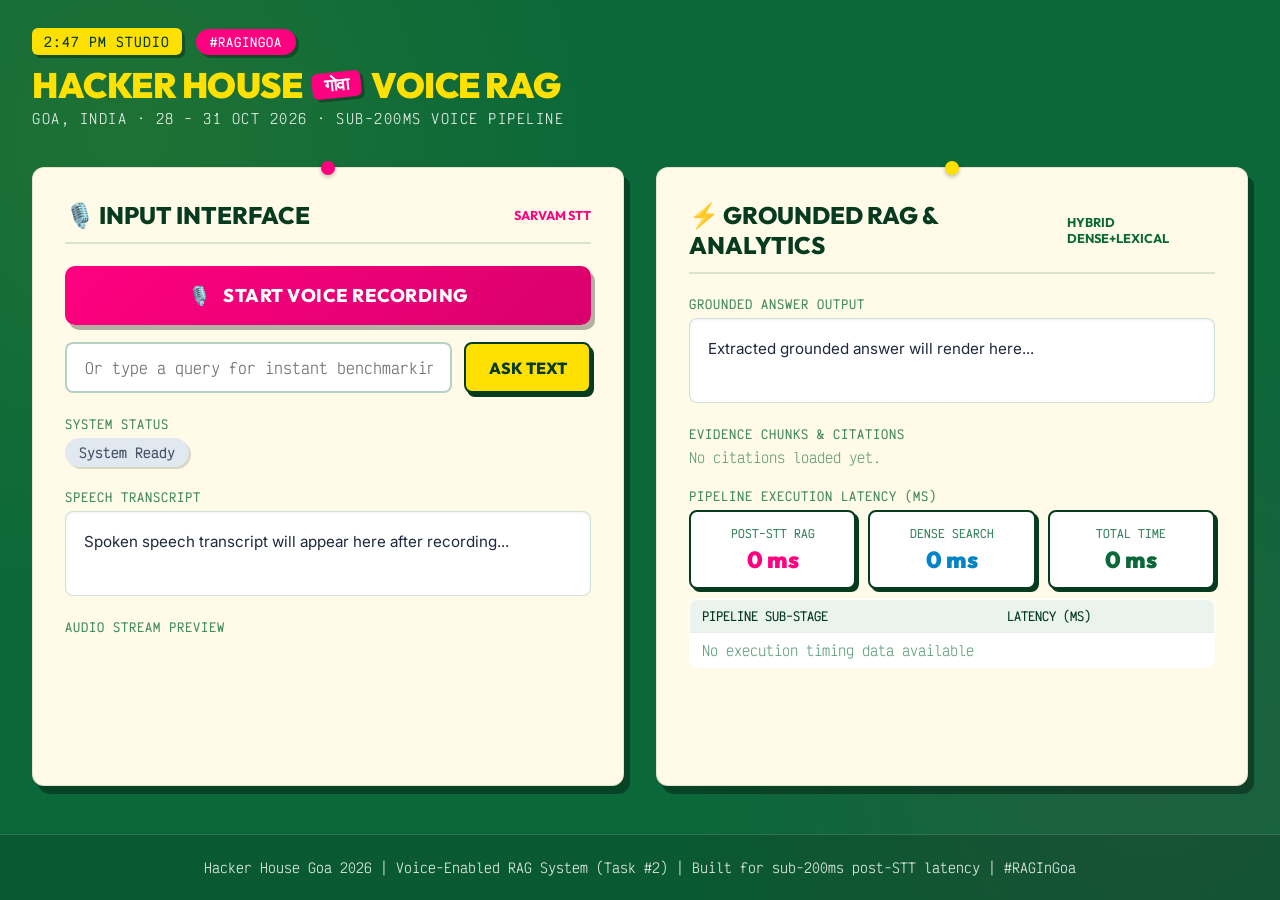
==== web/index.html @ f204bbc6 "feat(frontend): redesign UI with HH Goa neo-brutalist theme" ====
<!DOCTYPE html>
<html lang="en">
<head>
  <meta charset="UTF-8">
  <meta name="viewport" content="width=device-width, initial-scale=1.0">
  <title>Voice RAG | Hacker House Goa 2026</title>
  <link rel="preconnect" href="https://fonts.googleapis.com">
  <link rel="preconnect" href="https://fonts.gstatic.com" crossorigin>
  <link href="https://fonts.googleapis.com/css2?family=Imbue:opsz,wght@10..100,700;800;900&family=Inter:wght@400;500;600;700&family=Outfit:wght@400;600;700;800;900&family=Victor+Mono:wght@400;600;700&display=swap" rel="stylesheet">
  <style>
    :root {
      --bg-green: #0b6839;
      --brand-accent: #fee101; /* Electric Yellow */
      --brand-pink: #ff0080;   /* Hot Magenta Pink */
      --brand-offwhite: #fffbe8; /* Card Cream */
      --brand-dark: #073b20;
      --card-shadow: 6px 8px 0px rgba(0, 0, 0, 0.35);
      --card-shadow-sm: 4px 5px 0px rgba(0, 0, 0, 0.3);
      --font-heading: 'Outfit', 'Imbue', sans-serif;
      --font-mono: 'Victor Mono', monospace;
      --font-body: 'Inter', sans-serif;
    }

    * { box-sizing: border-box; margin: 0; padding: 0; }

    body {
      font-family: var(--font-body);
      background-color: var(--bg-green);
      background-image: 
        radial-gradient(circle at 10% 15%, rgba(254, 225, 1, 0.08) 0%, transparent 35%),
        radial-gradient(circle at 90% 85%, rgba(255, 0, 128, 0.08) 0%, transparent 35%);
      color: #ffffff;
      min-height: 100vh;
      display: flex;
      flex-direction: column;
    }

    /* Header */
    header {
      padding: 1.75rem 2rem 1rem;
      max-width: 1280px;
      margin: 0 auto;
      width: 100%;
      display: flex;
      align-items: center;
      justify-content: space-between;
    }

    .brand-logo-group {
      display: flex;
      align-items: center;
      gap: 14px;
    }

    .studio-badge {
      background: var(--brand-accent);
      color: var(--brand-dark);
      padding: 5px 12px;
      border-radius: 6px;
      font-family: var(--font-mono);
      font-weight: 700;
      font-size: 0.8rem;
      text-transform: uppercase;
      letter-spacing: 1px;
      box-shadow: 3px 3px 0px rgba(0,0,0,0.3);
    }

    .tag-pill {
      background: var(--brand-pink);
      color: #ffffff;
      padding: 5px 14px;
      border-radius: 20px;
      font-family: var(--font-mono);
      font-weight: 700;
      font-size: 0.75rem;
      text-transform: uppercase;
      letter-spacing: 1px;
      box-shadow: 3px 3px 0px rgba(0,0,0,0.3);
    }

    .hero-title-container {
      margin-top: 0.5rem;
    }

    .hero-title {
      font-family: var(--font-heading);
      font-size: 2.2rem;
      font-weight: 900;
      letter-spacing: -0.5px;
      color: var(--brand-accent);
      text-transform: uppercase;
      display: flex;
      align-items: center;
      gap: 10px;
    }

    .goa-stamp {
      background: var(--brand-pink);
      color: #ffffff;
      padding: 2px 12px;
      border-radius: 6px;
      font-family: var(--font-body);
      font-size: 1.1rem;
      font-weight: 800;
      transform: rotate(-6deg);
      display: inline-block;
      box-shadow: 3px 3px 0px rgba(0,0,0,0.3);
    }

    .hero-subtitle {
      font-family: var(--font-mono);
      color: rgba(255, 255, 255, 0.85);
      font-size: 0.85rem;
      letter-spacing: 1.5px;
      text-transform: uppercase;
      margin-top: 2px;
    }

    /* Main Grid */
    main {
      max-width: 1280px;
      margin: 1.5rem auto 3rem;
      width: 100%;
      padding: 0 2rem;
      display: grid;
      grid-template-columns: 1fr 1fr;
      gap: 2rem;
      flex-grow: 1;
    }

    @media (max-width: 950px) {
      main { grid-template-columns: 1fr; }
    }

    /* Neo-Brutalist Cards */
    .hh-card {
      background: var(--brand-offwhite);
      color: var(--brand-dark);
      border-radius: 12px;
      padding: 2rem;
      display: flex;
      flex-direction: column;
      gap: 1.4rem;
      box-shadow: var(--card-shadow);
      position: relative;
      border: 1px solid rgba(0,0,0,0.1);
    }

    .pin-dot {
      width: 14px;
      height: 14px;
      border-radius: 50%;
      position: absolute;
      top: -7px;
      left: 50%;
      transform: translateX(-50%);
      box-shadow: 0px 2px 4px rgba(0,0,0,0.25);
    }

    .pin-pink { background: var(--brand-pink); }
    .pin-yellow { background: var(--brand-accent); }

    .card-header-title {
      font-family: var(--font-heading);
      font-size: 1.5rem;
      font-weight: 800;
      color: var(--brand-dark);
      display: flex;
      align-items: center;
      justify-content: space-between;
      padding-bottom: 0.75rem;
      border-bottom: 2px solid rgba(11, 104, 57, 0.15);
      text-transform: uppercase;
    }

    /* Controls */
    .controls-group {
      display: flex;
      flex-direction: column;
      gap: 1.1rem;
    }

    .btn-voice {
      background: linear-gradient(135deg, var(--brand-pink), #d9006c);
      color: #ffffff;
      border: none;
      padding: 1.1rem 1.6rem;
      border-radius: 10px;
      font-family: var(--font-heading);
      font-size: 1.15rem;
      font-weight: 800;
      letter-spacing: 0.5px;
      cursor: pointer;
      display: flex;
      align-items: center;
      justify-content: center;
      gap: 12px;
      transition: all 0.15s ease;
      box-shadow: var(--card-shadow-sm);
      text-transform: uppercase;
    }

    .btn-voice:hover:not(:disabled) {
      transform: translateY(-2px);
      box-shadow: 5px 7px 0px rgba(0, 0, 0, 0.35);
    }

    .btn-voice.recording {
      background: linear-gradient(135deg, #f59e0b, #d97706);
      animation: pulse 1.5s infinite;
    }

    @keyframes pulse {
      0% { box-shadow: 0 0 0 0 rgba(245, 158, 11, 0.5); }
      70% { box-shadow: 0 0 0 16px rgba(245, 158, 11, 0); }
      100% { box-shadow: 0 0 0 0 rgba(245, 158, 11, 0); }
    }

    .text-input-row {
      display: flex;
      gap: 12px;
    }

    input[type="text"] {
      flex-grow: 1;
      background: #ffffff;
      border: 2px solid rgba(11, 104, 57, 0.3);
      border-radius: 8px;
      padding: 0.85rem 1.1rem;
      color: var(--brand-dark);
      font-family: var(--font-mono);
      font-size: 0.92rem;
      outline: none;
      transition: border-color 0.2s;
    }

    input[type="text"]:focus {
      border-color: var(--brand-pink);
    }

    .btn-ask {
      background: var(--brand-accent);
      color: var(--brand-dark);
      border: 2px solid var(--brand-dark);
      padding: 0.85rem 1.4rem;
      border-radius: 8px;
      font-family: var(--font-heading);
      font-size: 1rem;
      font-weight: 800;
      cursor: pointer;
      box-shadow: 3px 4px 0px var(--brand-dark);
      transition: all 0.15s;
      text-transform: uppercase;
    }

    .btn-ask:hover:not(:disabled) {
      transform: translateY(-1px);
      box-shadow: 4px 5px 0px var(--brand-dark);
    }

    .btn-ask:disabled, .btn-voice:disabled {
      opacity: 0.5;
      cursor: not-allowed;
    }

    /* Badges & Content */
    .section-label {
      font-family: var(--font-mono);
      font-size: 0.75rem;
      font-weight: 700;
      text-transform: uppercase;
      letter-spacing: 1px;
      color: rgba(11, 104, 57, 0.75);
      margin-bottom: 6px;
    }

    .status-capsule {
      display: inline-flex;
      align-items: center;
      gap: 8px;
      padding: 6px 14px;
      border-radius: 20px;
      font-family: var(--font-mono);
      font-size: 0.82rem;
      font-weight: 700;
      width: fit-content;
      box-shadow: 2px 2px 0px rgba(0,0,0,0.15);
    }

    .status-ready { background: #e2e8f0; color: #475569; }
    .status-recording { background: #ffe4e6; color: var(--brand-pink); border: 1px solid var(--brand-pink); }
    .status-processing { background: #fef9c3; color: #854d0e; border: 1px solid #ca8a04; }
    .status-success { background: #dcfce7; color: #15803d; border: 1px solid #16a34a; }
    .status-abstained { background: #ffedd5; color: #c2410c; border: 1px solid #ea580c; }

    .content-card-box {
      background: #ffffff;
      border: 1px solid rgba(11, 104, 57, 0.2);
      border-radius: 8px;
      padding: 1.1rem;
      min-height: 85px;
      font-size: 0.95rem;
      line-height: 1.55;
      color: #1e293b;
      box-shadow: inset 0 1px 3px rgba(0,0,0,0.05);
    }

    .citations-container {
      display: flex;
      flex-direction: column;
      gap: 10px;
      max-height: 230px;
      overflow-y: auto;
    }

    .citation-tile {
      background: #ffffff;
      border: 1px solid rgba(11, 104, 57, 0.2);
      border-left: 4px solid var(--brand-pink);
      border-radius: 6px;
      padding: 0.85rem;
      font-size: 0.86rem;
      line-height: 1.45;
    }

    .citation-meta {
      display: flex;
      justify-content: space-between;
      font-family: var(--font-mono);
      font-size: 0.75rem;
      color: var(--brand-dark);
      font-weight: 700;
      margin-bottom: 6px;
      padding-bottom: 4px;
      border-bottom: 1px dashed rgba(11, 104, 57, 0.2);
    }

    /* Latency Cards */
    .metrics-row {
      display: grid;
      grid-template-columns: repeat(3, 1fr);
      gap: 12px;
    }

    .metric-pill-card {
      background: #ffffff;
      border: 2px solid var(--brand-dark);
      border-radius: 8px;
      padding: 0.85rem 0.6rem;
      text-align: center;
      box-shadow: 3px 3px 0px var(--brand-dark);
    }

    .metric-title {
      font-family: var(--font-mono);
      font-size: 0.7rem;
      text-transform: uppercase;
      font-weight: 700;
      color: rgba(11, 104, 57, 0.8);
    }

    .metric-number {
      font-family: var(--font-heading);
      font-size: 1.45rem;
      font-weight: 900;
      color: var(--brand-pink);
      margin-top: 4px;
    }

    .metric-number.accent {
      color: #0284c7;
    }

    .timing-table {
      width: 100%;
      border-collapse: collapse;
      font-size: 0.85rem;
      font-family: var(--font-mono);
      margin-top: 0.6rem;
      background: #ffffff;
      border-radius: 8px;
      overflow: hidden;
      border: 1px solid rgba(11, 104, 57, 0.2);
    }

    .timing-table th, .timing-table td {
      padding: 8px 12px;
      text-align: left;
      border-bottom: 1px solid rgba(11, 104, 57, 0.1);
    }

    .timing-table th {
      background: rgba(11, 104, 57, 0.08);
      color: var(--brand-dark);
      font-weight: 700;
      text-transform: uppercase;
      font-size: 0.75rem;
    }

    footer {
      text-align: center;
      padding: 1.5rem;
      color: rgba(255, 255, 255, 0.85);
      font-family: var(--font-mono);
      font-size: 0.82rem;
      border-top: 1px solid rgba(255, 255, 255, 0.15);
      background: rgba(0, 0, 0, 0.15);
    }
  </style>
</head>
<body>

  <header>
    <div>
      <div class="brand-logo-group">
        <div class="studio-badge">2:47 PM STUDIO</div>
        <div class="tag-pill">#RAGInGoa</div>
      </div>
      <div class="hero-title-container">
        <div class="hero-title">
          Hacker House <span class="goa-stamp">गोवा</span> Voice RAG
        </div>
        <div class="hero-subtitle">
          GOA, INDIA · 28 - 31 OCT 2026 · SUB-200MS VOICE PIPELINE
        </div>
      </div>
    </div>
  </header>

  <main>
    <!-- Left Card: Voice & Text Input -->
    <div class="hh-card">
      <div class="pin-dot pin-pink"></div>

      <div class="card-header-title">
        <span>🎙️ Input Interface</span>
        <span style="font-size: 0.8rem; font-weight: 700; color: var(--brand-pink);">SARVAM STT</span>
      </div>

      <div class="controls-group">
        <button id="recordBtn" class="btn-voice">
          <span id="recordIcon">🎙️</span>
          <span id="recordText">Start Voice Recording</span>
        </button>

        <div class="text-input-row">
          <input type="text" id="textInput" placeholder="Or type a query for instant benchmarking..." />
          <button id="submitTextBtn" class="btn-ask">Ask Text</button>
        </div>
      </div>

      <div>
        <div class="section-label">System Status</div>
        <div id="statusBadge" class="status-capsule status-ready">System Ready</div>
      </div>

      <div>
        <div class="section-label">Speech Transcript</div>
        <div id="transcriptBox" class="content-card-box">Spoken speech transcript will appear here after recording...</div>
      </div>

      <div>
        <div class="section-label">Audio Stream Preview</div>
        <audio id="audioPreview" controls style="width: 100%; margin-top: 4px; display: none;"></audio>
      </div>
    </div>

    <!-- Right Card: Grounded Answer & Latency Analytics -->
    <div class="hh-card">
      <div class="pin-dot pin-yellow"></div>

      <div class="card-header-title">
        <span>⚡ Grounded RAG & Analytics</span>
        <span style="font-size: 0.8rem; font-weight: 700; color: var(--bg-green);">HYBRID DENSE+LEXICAL</span>
      </div>

      <div>
        <div class="section-label">Grounded Answer Output</div>
        <div id="answerBox" class="content-card-box">Extracted grounded answer will render here...</div>
      </div>

      <div>
        <div class="section-label">Evidence Chunks & Citations</div>
        <div id="citationsBox" class="citations-container">
          <div style="color: rgba(11, 104, 57, 0.6); font-size: 0.85rem; font-family: var(--font-mono);">No citations loaded yet.</div>
        </div>
      </div>

      <div>
        <div class="section-label">Pipeline Execution Latency (ms)</div>
        <div class="metrics-row">
          <div class="metric-pill-card">
            <div class="metric-title">POST-STT RAG</div>
            <div id="metricPostStt" class="metric-number">0 ms</div>
          </div>
          <div class="metric-pill-card">
            <div class="metric-title">DENSE SEARCH</div>
            <div id="metricDense" class="metric-number accent">0 ms</div>
          </div>
          <div class="metric-pill-card">
            <div class="metric-title">TOTAL TIME</div>
            <div id="metricTotal" class="metric-number" style="color: var(--bg-green);">0 ms</div>
          </div>
        </div>

        <table class="timing-table">
          <thead>
            <tr>
              <th>Pipeline Sub-Stage</th>
              <th>Latency (ms)</th>
            </tr>
          </thead>
          <tbody id="timingTableBody">
            <tr><td colspan="2" style="color: rgba(11, 104, 57, 0.6);">No execution timing data available</td></tr>
          </tbody>
        </table>
      </div>
    </div>
  </main>

  <footer>
    Hacker House Goa 2026 | Voice-Enabled RAG System (Task #2) | Built for sub-200ms post-STT latency | #RAGInGoa
  </footer>

  <script>
    let mediaRecorder;
    let audioChunks = [];
    let isRecording = false;

    const recordBtn = document.getElementById("recordBtn");
    const recordIcon = document.getElementById("recordIcon");
    const recordText = document.getElementById("recordText");
    const textInput = document.getElementById("textInput");
    const submitTextBtn = document.getElementById("submitTextBtn");
    const statusBadge = document.getElementById("statusBadge");
    const transcriptBox = document.getElementById("transcriptBox");
    const answerBox = document.getElementById("answerBox");
    const citationsBox = document.getElementById("citationsBox");
    const audioPreview = document.getElementById("audioPreview");

    const metricPostStt = document.getElementById("metricPostStt");
    const metricDense = document.getElementById("metricDense");
    const metricTotal = document.getElementById("metricTotal");
    const timingTableBody = document.getElementById("timingTableBody");

    function setStatus(text, cls) {
      statusBadge.textContent = text;
      statusBadge.className = "status-capsule " + cls;
    }

    recordBtn.onclick = async () => {
      if (!isRecording) {
        audioChunks = [];
        try {
          const stream = await navigator.mediaDevices.getUserMedia({ audio: true });
          mediaRecorder = new MediaRecorder(stream);
          mediaRecorder.ondataavailable = e => audioChunks.push(e.data);
          
          mediaRecorder.onstop = async () => {
            const blob = new Blob(audioChunks, { type: "audio/webm" });
            audioPreview.src = URL.createObjectURL(blob);
            audioPreview.style.display = "block";
            await submitAudio(blob);
          };

          mediaRecorder.start();
          isRecording = true;
          recordBtn.classList.add("recording");
          recordIcon.textContent = "⏹️";
          recordText.textContent = "Stop & Process Question";
          setStatus("Recording Audio...", "status-recording");
        } catch (err) {
          alert("Microphone access denied or error: " + err);
        }
      } else {
        mediaRecorder.stop();
        isRecording = false;
        recordBtn.classList.remove("recording");
        recordIcon.textContent = "🎙️";
        recordText.textContent = "Start Voice Recording";
        setStatus("Processing STT & RAG...", "status-processing");
      }
    };

    submitTextBtn.onclick = async () => {
      const q = textInput.value.trim();
      if (!q) return;
      setStatus("Processing RAG Query...", "status-processing");
      try {
        const res = await fetch("/api/ask-text", {
          method: "POST",
          headers: { "Content-Type": "application/json" },
          body: JSON.stringify({ query: q })
        });
        const data = await res.json();
        renderResponse(data);
      } catch (err) {
        setStatus("Error processing query", "status-recording");
      }
    };

    async function submitAudio(blob) {
      const formData = new FormData();
      formData.append("file", blob, "question.webm");

      try {
        const res = await fetch("/api/ask-audio", {
          method: "POST",
          body: formData
        });
        const data = await res.json();
        renderResponse(data);
      } catch (err) {
        setStatus("Error uploading audio", "status-recording");
      }
    }

    function renderResponse(data) {
      transcriptBox.textContent = data.transcript || "[Empty Transcript]";
      answerBox.textContent = data.answer || "[No answer]";

      if (data.abstained) {
        setStatus("Abstained: " + (data.abstain_reason || "Insufficient Context"), "status-abstained");
      } else {
        setStatus("Answer Grounded Successfully", "status-success");
      }

      // Render Citations
      if (data.citations && data.citations.length > 0) {
        citationsBox.innerHTML = data.citations.map(c => `
          <div class="citation-tile">
            <div class="citation-meta">
              <span>Chunk ID: ${c.chunk_id.substring(0, 8)}... | Strategy: ${c.strategy || 'standard'}</span>
              <span>Score: ${c.score.toFixed(4)}</span>
            </div>
            <div>"${c.quote}"</div>
          </div>
        `).join("");
      } else {
        citationsBox.innerHTML = '<div style="color: rgba(11, 104, 57, 0.6); font-size: 0.85rem; font-family: var(--font-mono);">No citations available.</div>';
      }

      // Render Metrics
      const t = data.timings_ms || {};
      metricPostStt.textContent = (t.post_stt_total_ms || t.total_ms || 0) + " ms";
      metricDense.textContent = (t.retrieval_ms || 0) + " ms";
      metricTotal.textContent = (t.total_ms || 0) + " ms";

      // Timing Table
      timingTableBody.innerHTML = Object.entries(t).map(([stage, ms]) => `
        <tr>
          <td>${stage}</td>
          <td><strong>${ms} ms</strong></td>
        </tr>
      `).join("");
    }
  </script>
</body>
</html>
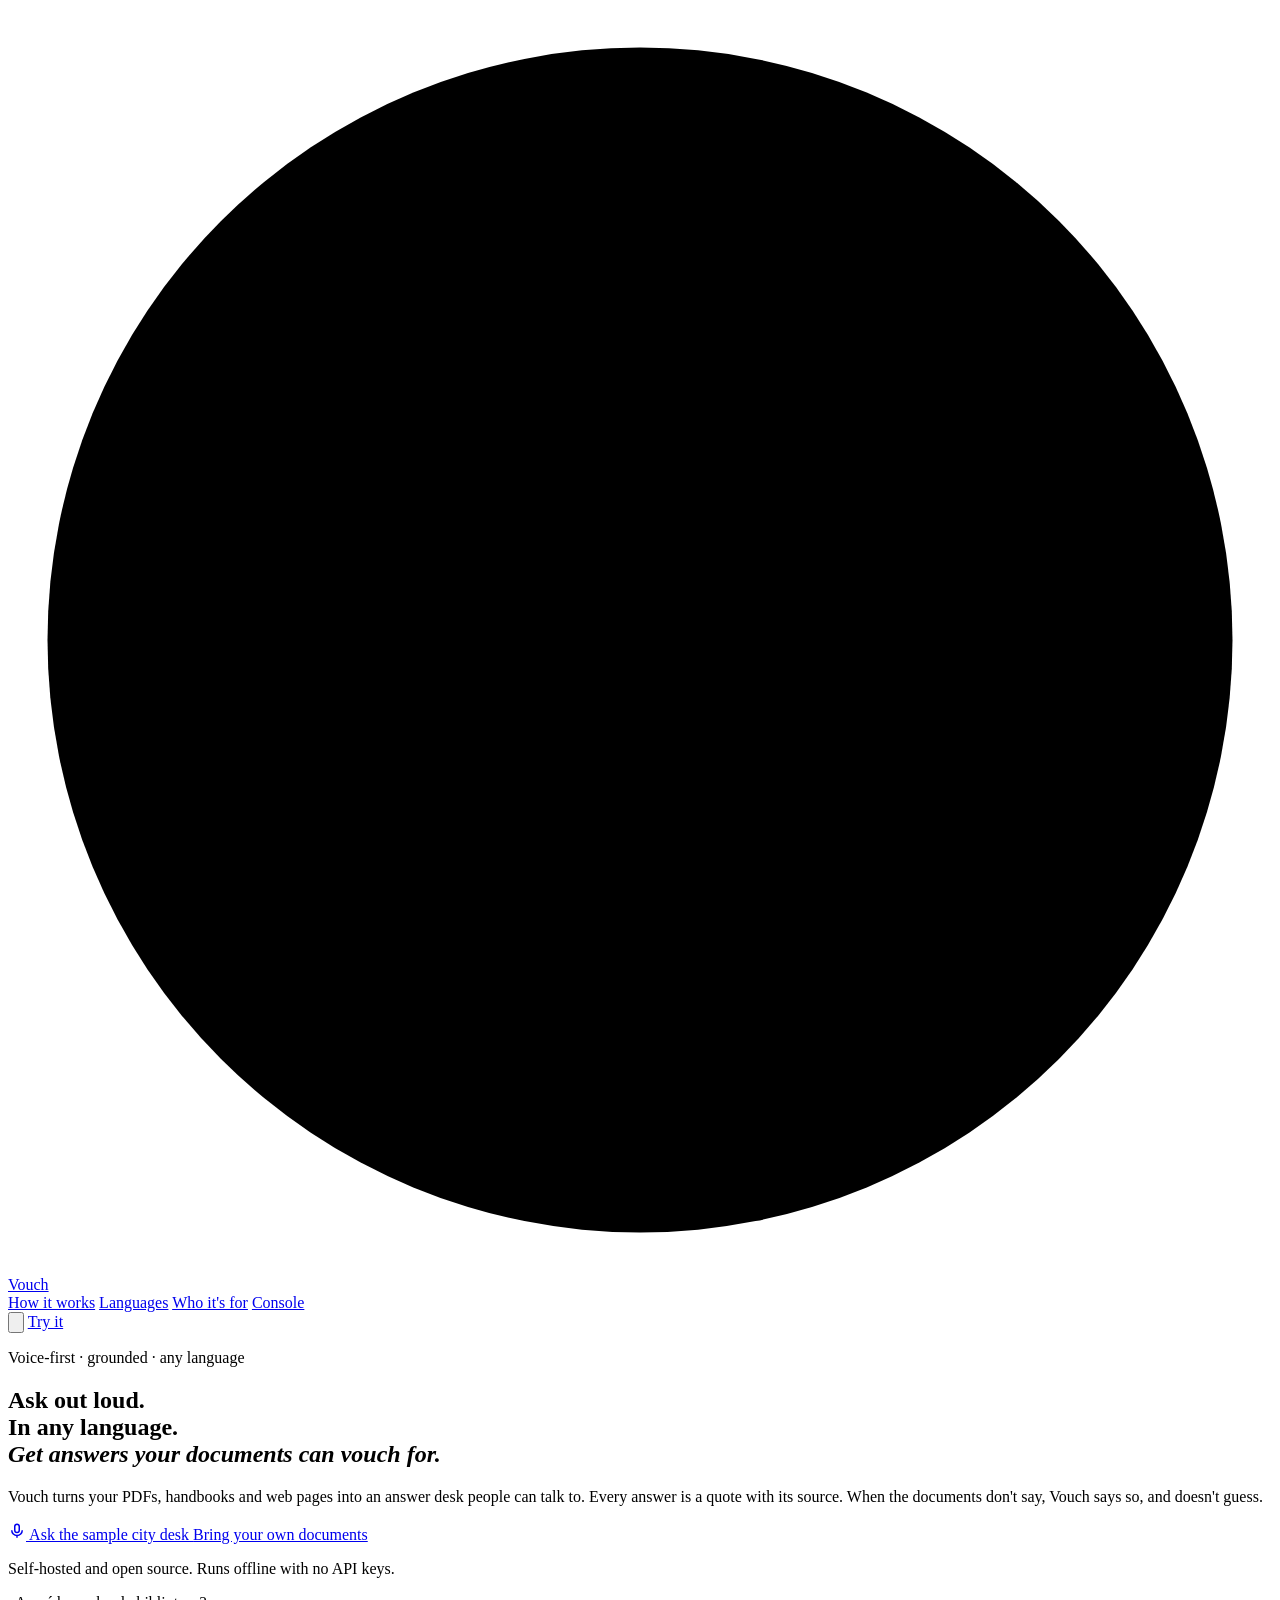
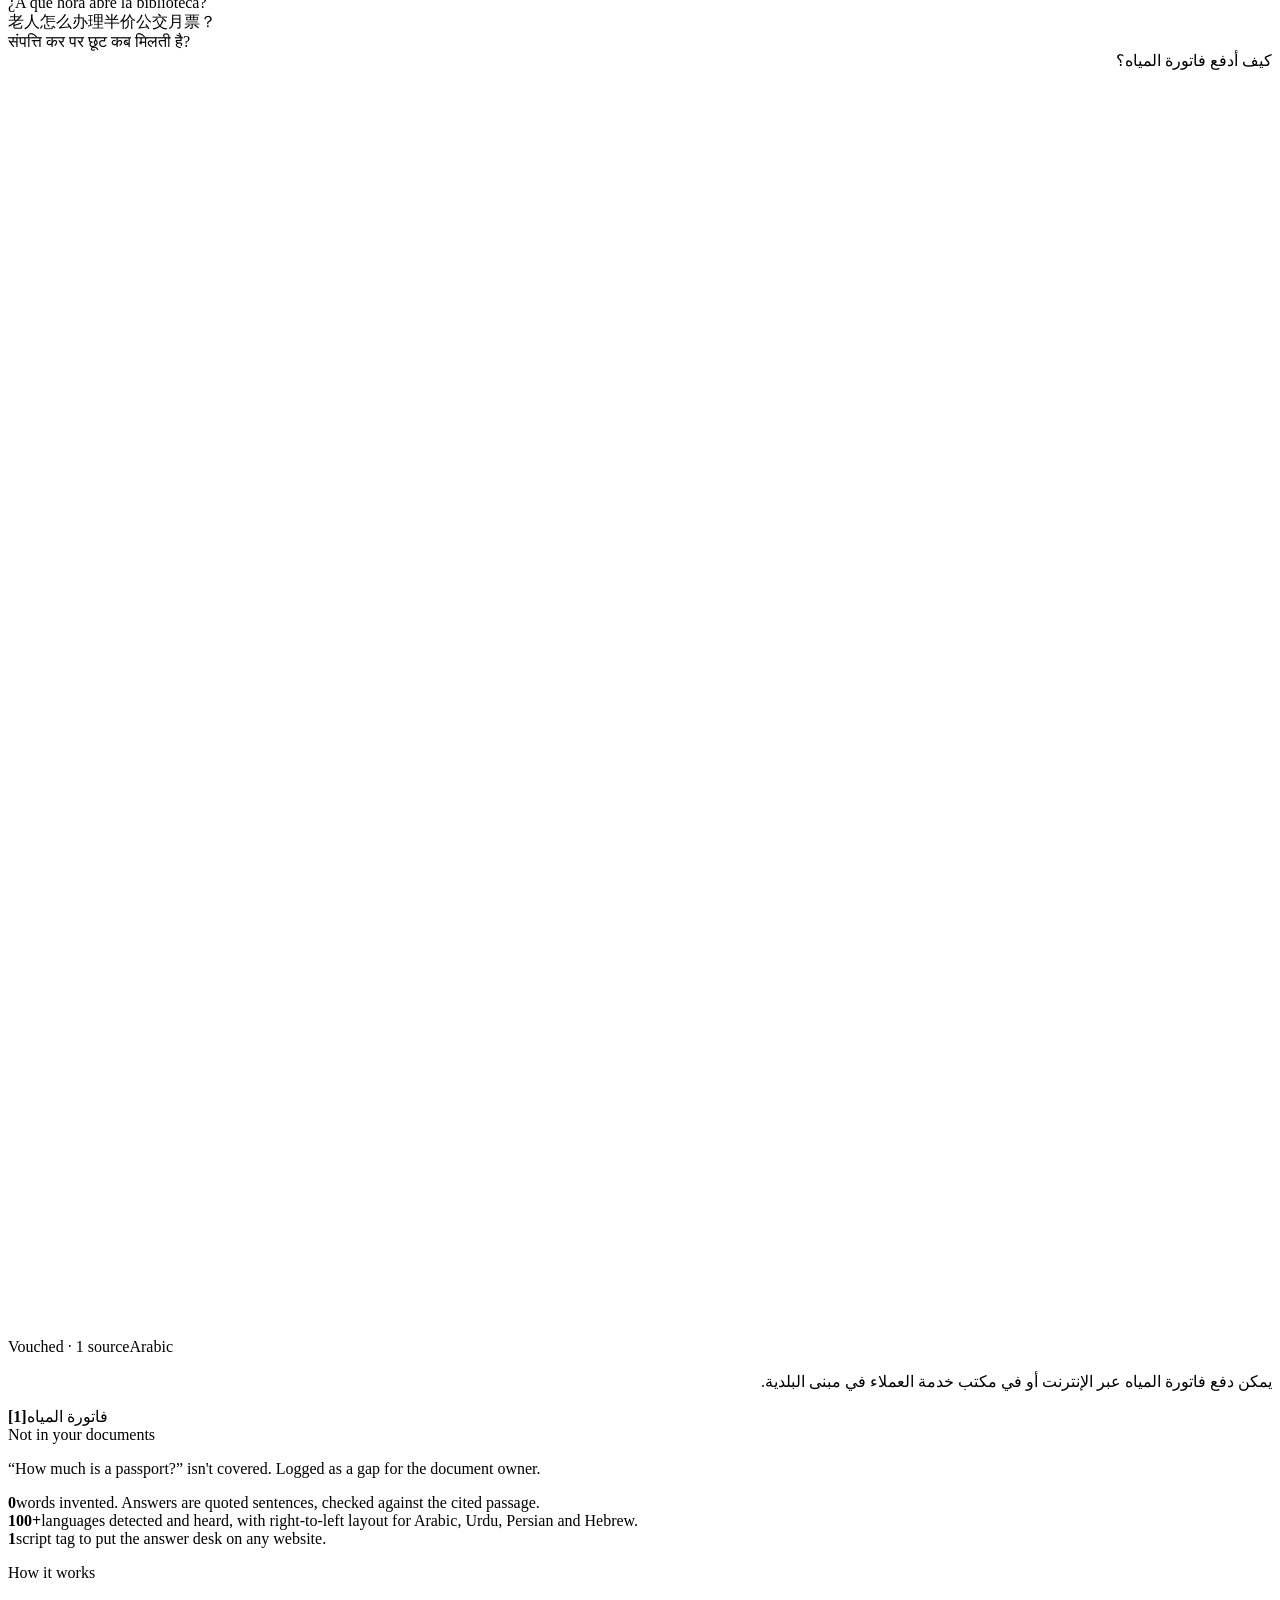
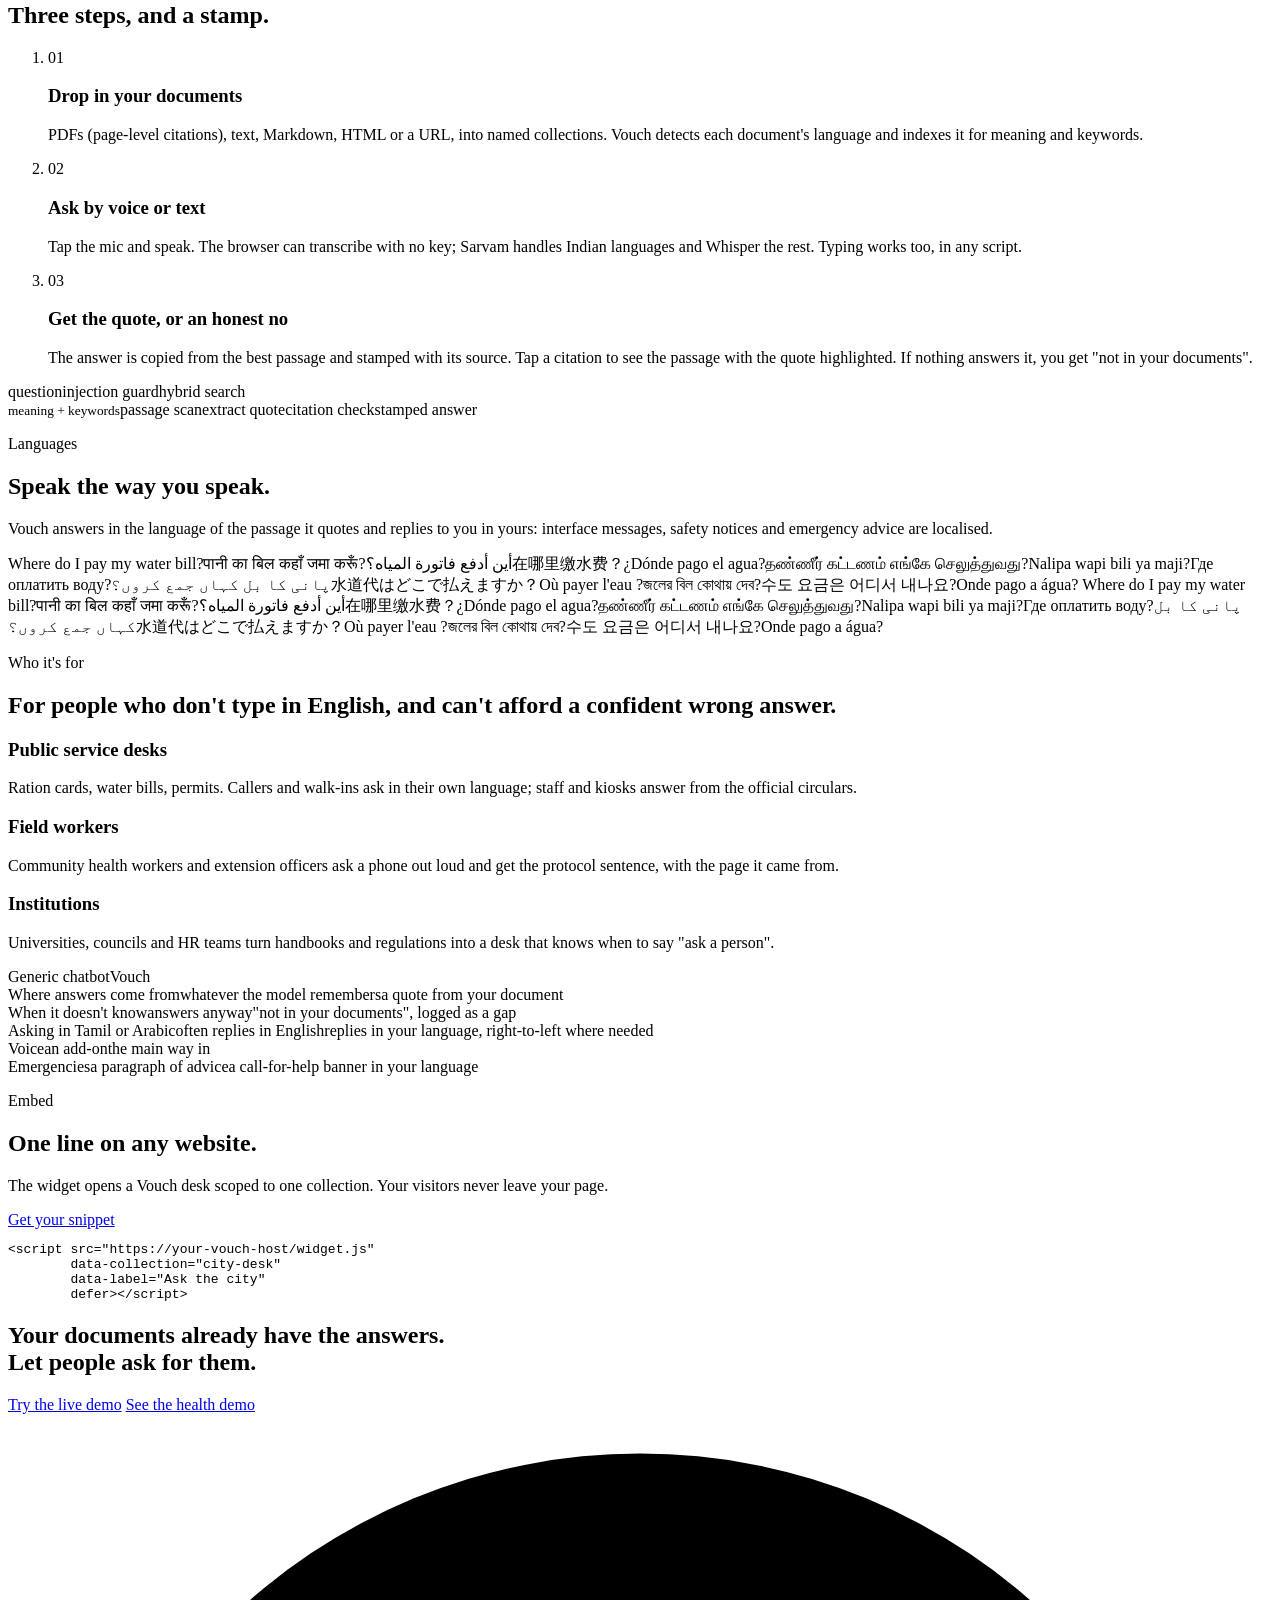
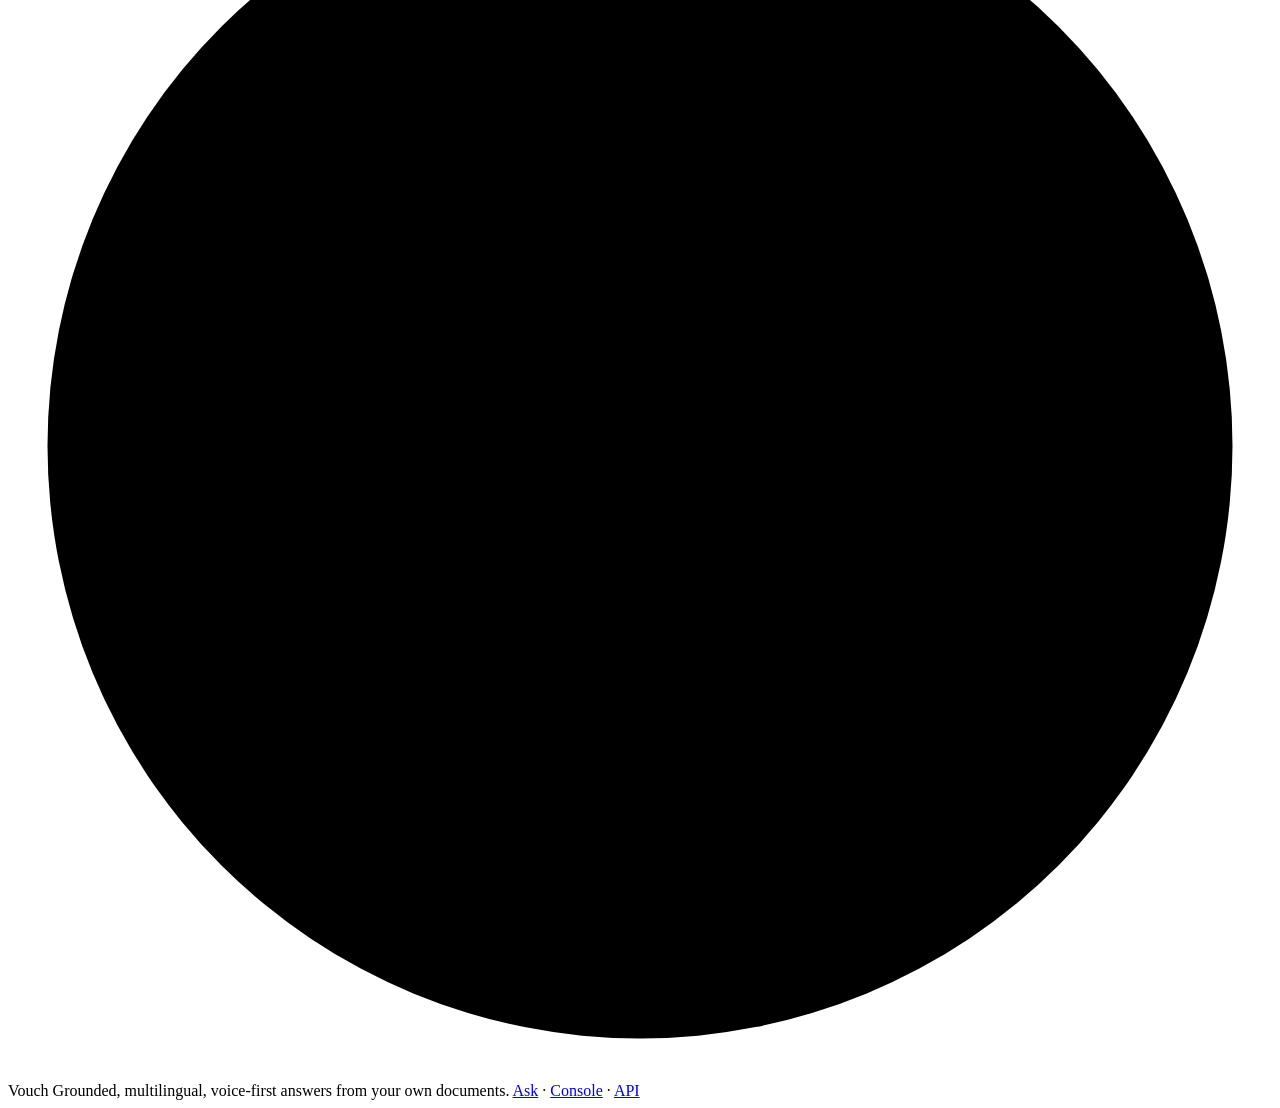
==== commit c89ffd1d: "Vouch: multilingual voice-first answer desk over your own documents Repositions voice-rag as Vouch: " ====
--- a/web/index.html
+++ b/web/index.html
@@ -2,658 +2,202 @@
 <html lang="en">
 <head>
   <meta charset="UTF-8">
-  <meta name="viewport" content="width=device-width, initial-scale=1.0">
-  <title>Voice RAG | Hacker House Goa 2026</title>
+  <meta name="viewport" content="width=device-width, initial-scale=1">
+  <title>Vouch · Answers your documents can vouch for</title>
+  <meta name="description" content="Vouch is a voice-first answer desk over your own documents. Ask out loud in any language; get a cited quote, or an honest 'not in your documents'.">
   <link rel="preconnect" href="https://fonts.googleapis.com">
   <link rel="preconnect" href="https://fonts.gstatic.com" crossorigin>
-  <link href="https://fonts.googleapis.com/css2?family=Imbue:opsz,wght@10..100,700;800;900&family=Inter:wght@400;500;600;700&family=Outfit:wght@400;600;700;800;900&family=Victor+Mono:wght@400;600;700&display=swap" rel="stylesheet">
-  <style>
-    :root {
-      --bg-green: #0b6839;
-      --brand-accent: #fee101; /* Electric Yellow */
-      --brand-pink: #ff0080;   /* Hot Magenta Pink */
-      --brand-offwhite: #fffbe8; /* Card Cream */
-      --brand-dark: #073b20;
-      --card-shadow: 6px 8px 0px rgba(0, 0, 0, 0.35);
-      --card-shadow-sm: 4px 5px 0px rgba(0, 0, 0, 0.3);
-      --font-heading: 'Outfit', 'Imbue', sans-serif;
-      --font-mono: 'Victor Mono', monospace;
-      --font-body: 'Inter', sans-serif;
-    }
-
-    * { box-sizing: border-box; margin: 0; padding: 0; }
-
-    body {
-      font-family: var(--font-body);
-      background-color: var(--bg-green);
-      background-image: 
-        radial-gradient(circle at 10% 15%, rgba(254, 225, 1, 0.08) 0%, transparent 35%),
-        radial-gradient(circle at 90% 85%, rgba(255, 0, 128, 0.08) 0%, transparent 35%);
-      color: #ffffff;
-      min-height: 100vh;
-      display: flex;
-      flex-direction: column;
-    }
-
-    /* Header */
-    header {
-      padding: 1.75rem 2rem 1rem;
-      max-width: 1280px;
-      margin: 0 auto;
-      width: 100%;
-      display: flex;
-      align-items: center;
-      justify-content: space-between;
-    }
-
-    .brand-logo-group {
-      display: flex;
-      align-items: center;
-      gap: 14px;
-    }
-
-    .studio-badge {
-      background: var(--brand-accent);
-      color: var(--brand-dark);
-      padding: 5px 12px;
-      border-radius: 6px;
-      font-family: var(--font-mono);
-      font-weight: 700;
-      font-size: 0.8rem;
-      text-transform: uppercase;
-      letter-spacing: 1px;
-      box-shadow: 3px 3px 0px rgba(0,0,0,0.3);
-    }
-
-    .tag-pill {
-      background: var(--brand-pink);
-      color: #ffffff;
-      padding: 5px 14px;
-      border-radius: 20px;
-      font-family: var(--font-mono);
-      font-weight: 700;
-      font-size: 0.75rem;
-      text-transform: uppercase;
-      letter-spacing: 1px;
-      box-shadow: 3px 3px 0px rgba(0,0,0,0.3);
-    }
-
-    .hero-title-container {
-      margin-top: 0.5rem;
-    }
-
-    .hero-title {
-      font-family: var(--font-heading);
-      font-size: 2.2rem;
-      font-weight: 900;
-      letter-spacing: -0.5px;
-      color: var(--brand-accent);
-      text-transform: uppercase;
-      display: flex;
-      align-items: center;
-      gap: 10px;
-    }
-
-    .goa-stamp {
-      background: var(--brand-pink);
-      color: #ffffff;
-      padding: 2px 12px;
-      border-radius: 6px;
-      font-family: var(--font-body);
-      font-size: 1.1rem;
-      font-weight: 800;
-      transform: rotate(-6deg);
-      display: inline-block;
-      box-shadow: 3px 3px 0px rgba(0,0,0,0.3);
-    }
-
-    .hero-subtitle {
-      font-family: var(--font-mono);
-      color: rgba(255, 255, 255, 0.85);
-      font-size: 0.85rem;
-      letter-spacing: 1.5px;
-      text-transform: uppercase;
-      margin-top: 2px;
-    }
-
-    /* Main Grid */
-    main {
-      max-width: 1280px;
-      margin: 1.5rem auto 3rem;
-      width: 100%;
-      padding: 0 2rem;
-      display: grid;
-      grid-template-columns: 1fr 1fr;
-      gap: 2rem;
-      flex-grow: 1;
-    }
-
-    @media (max-width: 950px) {
-      main { grid-template-columns: 1fr; }
-    }
-
-    /* Neo-Brutalist Cards */
-    .hh-card {
-      background: var(--brand-offwhite);
-      color: var(--brand-dark);
-      border-radius: 12px;
-      padding: 2rem;
-      display: flex;
-      flex-direction: column;
-      gap: 1.4rem;
-      box-shadow: var(--card-shadow);
-      position: relative;
-      border: 1px solid rgba(0,0,0,0.1);
-    }
-
-    .pin-dot {
-      width: 14px;
-      height: 14px;
-      border-radius: 50%;
-      position: absolute;
-      top: -7px;
-      left: 50%;
-      transform: translateX(-50%);
-      box-shadow: 0px 2px 4px rgba(0,0,0,0.25);
-    }
-
-    .pin-pink { background: var(--brand-pink); }
-    .pin-yellow { background: var(--brand-accent); }
-
-    .card-header-title {
-      font-family: var(--font-heading);
-      font-size: 1.5rem;
-      font-weight: 800;
-      color: var(--brand-dark);
-      display: flex;
-      align-items: center;
-      justify-content: space-between;
-      padding-bottom: 0.75rem;
-      border-bottom: 2px solid rgba(11, 104, 57, 0.15);
-      text-transform: uppercase;
-    }
-
-    /* Controls */
-    .controls-group {
-      display: flex;
-      flex-direction: column;
-      gap: 1.1rem;
-    }
-
-    .btn-voice {
-      background: linear-gradient(135deg, var(--brand-pink), #d9006c);
-      color: #ffffff;
-      border: none;
-      padding: 1.1rem 1.6rem;
-      border-radius: 10px;
-      font-family: var(--font-heading);
-      font-size: 1.15rem;
-      font-weight: 800;
-      letter-spacing: 0.5px;
-      cursor: pointer;
-      display: flex;
-      align-items: center;
-      justify-content: center;
-      gap: 12px;
-      transition: all 0.15s ease;
-      box-shadow: var(--card-shadow-sm);
-      text-transform: uppercase;
-    }
-
-    .btn-voice:hover:not(:disabled) {
-      transform: translateY(-2px);
-      box-shadow: 5px 7px 0px rgba(0, 0, 0, 0.35);
-    }
-
-    .btn-voice.recording {
-      background: linear-gradient(135deg, #f59e0b, #d97706);
-      animation: pulse 1.5s infinite;
-    }
-
-    @keyframes pulse {
-      0% { box-shadow: 0 0 0 0 rgba(245, 158, 11, 0.5); }
-      70% { box-shadow: 0 0 0 16px rgba(245, 158, 11, 0); }
-      100% { box-shadow: 0 0 0 0 rgba(245, 158, 11, 0); }
-    }
-
-    .text-input-row {
-      display: flex;
-      gap: 12px;
-    }
-
-    input[type="text"] {
-      flex-grow: 1;
-      background: #ffffff;
-      border: 2px solid rgba(11, 104, 57, 0.3);
-      border-radius: 8px;
-      padding: 0.85rem 1.1rem;
-      color: var(--brand-dark);
-      font-family: var(--font-mono);
-      font-size: 0.92rem;
-      outline: none;
-      transition: border-color 0.2s;
-    }
-
-    input[type="text"]:focus {
-      border-color: var(--brand-pink);
-    }
-
-    .btn-ask {
-      background: var(--brand-accent);
-      color: var(--brand-dark);
-      border: 2px solid var(--brand-dark);
-      padding: 0.85rem 1.4rem;
-      border-radius: 8px;
-      font-family: var(--font-heading);
-      font-size: 1rem;
-      font-weight: 800;
-      cursor: pointer;
-      box-shadow: 3px 4px 0px var(--brand-dark);
-      transition: all 0.15s;
-      text-transform: uppercase;
-    }
-
-    .btn-ask:hover:not(:disabled) {
-      transform: translateY(-1px);
-      box-shadow: 4px 5px 0px var(--brand-dark);
-    }
-
-    .btn-ask:disabled, .btn-voice:disabled {
-      opacity: 0.5;
-      cursor: not-allowed;
-    }
-
-    /* Badges & Content */
-    .section-label {
-      font-family: var(--font-mono);
-      font-size: 0.75rem;
-      font-weight: 700;
-      text-transform: uppercase;
-      letter-spacing: 1px;
-      color: rgba(11, 104, 57, 0.75);
-      margin-bottom: 6px;
-    }
-
-    .status-capsule {
-      display: inline-flex;
-      align-items: center;
-      gap: 8px;
-      padding: 6px 14px;
-      border-radius: 20px;
-      font-family: var(--font-mono);
-      font-size: 0.82rem;
-      font-weight: 700;
-      width: fit-content;
-      box-shadow: 2px 2px 0px rgba(0,0,0,0.15);
-    }
-
-    .status-ready { background: #e2e8f0; color: #475569; }
-    .status-recording { background: #ffe4e6; color: var(--brand-pink); border: 1px solid var(--brand-pink); }
-    .status-processing { background: #fef9c3; color: #854d0e; border: 1px solid #ca8a04; }
-    .status-success { background: #dcfce7; color: #15803d; border: 1px solid #16a34a; }
-    .status-abstained { background: #ffedd5; color: #c2410c; border: 1px solid #ea580c; }
-
-    .content-card-box {
-      background: #ffffff;
-      border: 1px solid rgba(11, 104, 57, 0.2);
-      border-radius: 8px;
-      padding: 1.1rem;
-      min-height: 85px;
-      font-size: 0.95rem;
-      line-height: 1.55;
-      color: #1e293b;
-      box-shadow: inset 0 1px 3px rgba(0,0,0,0.05);
-    }
-
-    .citations-container {
-      display: flex;
-      flex-direction: column;
-      gap: 10px;
-      max-height: 230px;
-      overflow-y: auto;
-    }
-
-    .citation-tile {
-      background: #ffffff;
-      border: 1px solid rgba(11, 104, 57, 0.2);
-      border-left: 4px solid var(--brand-pink);
-      border-radius: 6px;
-      padding: 0.85rem;
-      font-size: 0.86rem;
-      line-height: 1.45;
-    }
-
-    .citation-meta {
-      display: flex;
-      justify-content: space-between;
-      font-family: var(--font-mono);
-      font-size: 0.75rem;
-      color: var(--brand-dark);
-      font-weight: 700;
-      margin-bottom: 6px;
-      padding-bottom: 4px;
-      border-bottom: 1px dashed rgba(11, 104, 57, 0.2);
-    }
-
-    /* Latency Cards */
-    .metrics-row {
-      display: grid;
-      grid-template-columns: repeat(3, 1fr);
-      gap: 12px;
-    }
-
-    .metric-pill-card {
-      background: #ffffff;
-      border: 2px solid var(--brand-dark);
-      border-radius: 8px;
-      padding: 0.85rem 0.6rem;
-      text-align: center;
-      box-shadow: 3px 3px 0px var(--brand-dark);
-    }
-
-    .metric-title {
-      font-family: var(--font-mono);
-      font-size: 0.7rem;
-      text-transform: uppercase;
-      font-weight: 700;
-      color: rgba(11, 104, 57, 0.8);
-    }
-
-    .metric-number {
-      font-family: var(--font-heading);
-      font-size: 1.45rem;
-      font-weight: 900;
-      color: var(--brand-pink);
-      margin-top: 4px;
-    }
-
-    .metric-number.accent {
-      color: #0284c7;
-    }
-
-    .timing-table {
-      width: 100%;
-      border-collapse: collapse;
-      font-size: 0.85rem;
-      font-family: var(--font-mono);
-      margin-top: 0.6rem;
-      background: #ffffff;
-      border-radius: 8px;
-      overflow: hidden;
-      border: 1px solid rgba(11, 104, 57, 0.2);
-    }
-
-    .timing-table th, .timing-table td {
-      padding: 8px 12px;
-      text-align: left;
-      border-bottom: 1px solid rgba(11, 104, 57, 0.1);
-    }
-
-    .timing-table th {
-      background: rgba(11, 104, 57, 0.08);
-      color: var(--brand-dark);
-      font-weight: 700;
-      text-transform: uppercase;
-      font-size: 0.75rem;
-    }
-
-    footer {
-      text-align: center;
-      padding: 1.5rem;
-      color: rgba(255, 255, 255, 0.85);
-      font-family: var(--font-mono);
-      font-size: 0.82rem;
-      border-top: 1px solid rgba(255, 255, 255, 0.15);
-      background: rgba(0, 0, 0, 0.15);
-    }
-  </style>
+  <link href="https://fonts.googleapis.com/css2?family=Fraunces:ital,opsz,wght@0,9..144,400;0,9..144,500;0,9..144,600;1,9..144,400&family=Instrument+Sans:wght@400;500;600&family=JetBrains+Mono:wght@400;600&display=swap" rel="stylesheet">
+  <link rel="stylesheet" href="/static/styles.css">
+  <link rel="stylesheet" href="/static/landing.css">
+  <link rel="icon" href="data:image/svg+xml,%3Csvg xmlns='http://www.w3.org/2000/svg' viewBox='0 0 32 32'%3E%3Ccircle cx='16' cy='16' r='15' fill='%23c8432b'/%3E%3Cpath d='M9 16.5l4.5 4.5L23 11' stroke='%23fff6f1' stroke-width='3' fill='none' stroke-linecap='round' stroke-linejoin='round'/%3E%3C/svg%3E">
 </head>
 <body>
-
-  <header>
-    <div>
-      <div class="brand-logo-group">
-        <div class="studio-badge">2:47 PM STUDIO</div>
-        <div class="tag-pill">#RAGInGoa</div>
-      </div>
-      <div class="hero-title-container">
-        <div class="hero-title">
-          Hacker House <span class="goa-stamp">गोवा</span> Voice RAG
-        </div>
-        <div class="hero-subtitle">
-          GOA, INDIA · 28 - 31 OCT 2026 · SUB-200MS VOICE PIPELINE
-        </div>
-      </div>
+  <header class="nav wrap">
+    <a class="brand" href="/" aria-label="Vouch home">
+      <svg class="seal-mark" viewBox="0 0 32 32" aria-hidden="true"><circle cx="16" cy="16" r="15" fill="var(--seal)"/><circle cx="16" cy="16" r="11.5" fill="none" stroke="var(--seal-ink)" stroke-width="1" stroke-dasharray="2 2" opacity=".7"/><path d="M10 16.5l4 4L22.5 12" stroke="var(--seal-ink)" stroke-width="2.8" fill="none" stroke-linecap="round" stroke-linejoin="round"/></svg>
+      Vouch
+    </a>
+    <nav class="nav-links" aria-label="Sections">
+      <a href="#how">How it works</a>
+      <a href="#languages">Languages</a>
+      <a href="#who">Who it's for</a>
+      <a href="/admin">Console</a>
+    </nav>
+    <div class="nav-cta">
+      <button class="icon-btn" id="theme-btn" aria-label="Toggle dark mode"><svg viewBox="0 0 24 24" fill="none" stroke="currentColor" stroke-width="1.8"><path d="M20 14.5A8 8 0 0 1 9.5 4a8 8 0 1 0 10.5 10.5z"/></svg></button>
+      <a class="btn primary small" href="/app">Try it</a>
     </div>
   </header>
 
   <main>
-    <!-- Left Card: Voice & Text Input -->
-    <div class="hh-card">
-      <div class="pin-dot pin-pink"></div>
-
-      <div class="card-header-title">
-        <span>🎙️ Input Interface</span>
-        <span style="font-size: 0.8rem; font-weight: 700; color: var(--brand-pink);">SARVAM STT</span>
-      </div>
-
-      <div class="controls-group">
-        <button id="recordBtn" class="btn-voice">
-          <span id="recordIcon">🎙️</span>
-          <span id="recordText">Start Voice Recording</span>
-        </button>
-
-        <div class="text-input-row">
-          <input type="text" id="textInput" placeholder="Or type a query for instant benchmarking..." />
-          <button id="submitTextBtn" class="btn-ask">Ask Text</button>
+    <section class="hero wrap">
+      <div class="hero-copy">
+        <p class="eyebrow">Voice-first · grounded · any language</p>
+        <h1 class="display">Ask out loud.<br>In any language.<br><em>Get answers your documents can vouch for.</em></h1>
+        <p class="lede">Vouch turns your PDFs, handbooks and web pages into an answer desk people can talk to. Every answer is a quote with its source. When the documents don't say, Vouch says so, and doesn't guess.</p>
+        <div class="hero-cta">
+          <a class="btn seal" href="/app">
+            <svg viewBox="0 0 24 24" width="18" height="18" fill="none" stroke="currentColor" stroke-width="2"><rect x="9" y="3" width="6" height="11" rx="3"/><path d="M5 11a7 7 0 0 0 14 0M12 18v3"/></svg>
+            Ask the sample city desk
+          </a>
+          <a class="btn ghost" href="/admin">Bring your own documents</a>
         </div>
-      </div>
-
-      <div>
-        <div class="section-label">System Status</div>
-        <div id="statusBadge" class="status-capsule status-ready">System Ready</div>
-      </div>
-
-      <div>
-        <div class="section-label">Speech Transcript</div>
-        <div id="transcriptBox" class="content-card-box">Spoken speech transcript will appear here after recording...</div>
-      </div>
-
-      <div>
-        <div class="section-label">Audio Stream Preview</div>
-        <audio id="audioPreview" controls style="width: 100%; margin-top: 4px; display: none;"></audio>
-      </div>
-    </div>
-
-    <!-- Right Card: Grounded Answer & Latency Analytics -->
-    <div class="hh-card">
-      <div class="pin-dot pin-yellow"></div>
-
-      <div class="card-header-title">
-        <span>⚡ Grounded RAG & Analytics</span>
-        <span style="font-size: 0.8rem; font-weight: 700; color: var(--bg-green);">HYBRID DENSE+LEXICAL</span>
-      </div>
-
-      <div>
-        <div class="section-label">Grounded Answer Output</div>
-        <div id="answerBox" class="content-card-box">Extracted grounded answer will render here...</div>
-      </div>
-
-      <div>
-        <div class="section-label">Evidence Chunks & Citations</div>
-        <div id="citationsBox" class="citations-container">
-          <div style="color: rgba(11, 104, 57, 0.6); font-size: 0.85rem; font-family: var(--font-mono);">No citations loaded yet.</div>
-        </div>
-      </div>
-
-      <div>
-        <div class="section-label">Pipeline Execution Latency (ms)</div>
-        <div class="metrics-row">
-          <div class="metric-pill-card">
-            <div class="metric-title">POST-STT RAG</div>
-            <div id="metricPostStt" class="metric-number">0 ms</div>
+        <p class="fine muted">Self-hosted and open source. Runs offline with no API keys.</p>
+      </div>
+
+      <div class="hero-visual" aria-label="Example: a question in Arabic answered with a quoted, cited passage">
+        <div class="float-q q1" lang="es">¿A qué hora abre la biblioteca?</div>
+        <div class="float-q q2" lang="zh">老人怎么办理半价公交月票？</div>
+        <div class="float-q q3" lang="hi">संपत्ति कर पर छूट कब मिलती है?</div>
+        <div class="demo-card card" id="demo-card">
+          <div class="demo-q" dir="rtl" lang="ar"><span class="mic-dot"></span><span id="demo-q">كيف أدفع فاتورة المياه؟</span></div>
+          <div class="answer verified demo-a">
+            <svg class="stamp" viewBox="0 0 64 64" aria-hidden="true"><circle cx="32" cy="32" r="29" fill="none" stroke="var(--verified)" stroke-width="2.5"/><circle cx="32" cy="32" r="23" fill="none" stroke="var(--verified)" stroke-width="1" stroke-dasharray="2 2.5"/><path d="M21 33l7 7 15-16" fill="none" stroke="var(--verified)" stroke-width="4" stroke-linecap="round" stroke-linejoin="round"/></svg>
+            <div class="answer-head"><span class="status ok">Vouched · 1 source</span><span class="lang-pill" id="demo-lang">Arabic</span></div>
+            <p class="answer-text" dir="rtl" lang="ar" id="demo-a">يمكن دفع فاتورة المياه عبر الإنترنت أو في مكتب خدمة العملاء في مبنى البلدية.</p>
+            <div class="cites"><span class="cite-chip"><b>[1]</b><span id="demo-src">فاتورة المياه</span></span></div>
           </div>
-          <div class="metric-pill-card">
-            <div class="metric-title">DENSE SEARCH</div>
-            <div id="metricDense" class="metric-number accent">0 ms</div>
-          </div>
-          <div class="metric-pill-card">
-            <div class="metric-title">TOTAL TIME</div>
-            <div id="metricTotal" class="metric-number" style="color: var(--bg-green);">0 ms</div>
+          <div class="demo-gap answer gap">
+            <div class="answer-head"><span class="status gap">Not in your documents</span></div>
+            <p class="answer-text">“How much is a passport?” isn't covered. Logged as a gap for the document owner.</p>
           </div>
         </div>
-
-        <table class="timing-table">
-          <thead>
-            <tr>
-              <th>Pipeline Sub-Stage</th>
-              <th>Latency (ms)</th>
-            </tr>
-          </thead>
-          <tbody id="timingTableBody">
-            <tr><td colspan="2" style="color: rgba(11, 104, 57, 0.6);">No execution timing data available</td></tr>
-          </tbody>
-        </table>
-      </div>
-    </div>
+      </div>
+    </section>
+
+    <section class="proof wrap" aria-label="What makes Vouch different">
+      <div><strong class="display">0</strong><span>words invented. Answers are quoted sentences, checked against the cited passage.</span></div>
+      <div><strong class="display">100+</strong><span>languages detected and heard, with right-to-left layout for Arabic, Urdu, Persian and Hebrew.</span></div>
+      <div><strong class="display">1</strong><span>script tag to put the answer desk on any website.</span></div>
+    </section>
+
+    <section class="how wrap" id="how">
+      <p class="eyebrow">How it works</p>
+      <h2 class="display">Three steps, and a stamp.</h2>
+      <ol class="steps">
+        <li class="card">
+          <span class="step-n mono">01</span>
+          <h3>Drop in your documents</h3>
+          <p>PDFs (page-level citations), text, Markdown, HTML or a URL, into named collections. Vouch detects each document's language and indexes it for meaning and keywords.</p>
+        </li>
+        <li class="card">
+          <span class="step-n mono">02</span>
+          <h3>Ask by voice or text</h3>
+          <p>Tap the mic and speak. The browser can transcribe with no key; Sarvam handles Indian languages and Whisper the rest. Typing works too, in any script.</p>
+        </li>
+        <li class="card">
+          <span class="step-n mono">03</span>
+          <h3>Get the quote, or an honest no</h3>
+          <p>The answer is copied from the best passage and stamped with its source. Tap a citation to see the passage with the quote highlighted. If nothing answers it, you get "not in your documents".</p>
+        </li>
+      </ol>
+      <div class="pipeline card">
+        <span>question</span><i></i><span>injection guard</span><i></i><span>hybrid search<br><small>meaning + keywords</small></span><i></i><span>passage scan</span><i></i><span>extract quote</span><i></i><span>citation check</span><i></i><span class="ok">stamped answer</span>
+      </div>
+    </section>
+
+    <section class="langs" id="languages">
+      <div class="wrap">
+        <p class="eyebrow">Languages</p>
+        <h2 class="display">Speak the way you speak.</h2>
+        <p class="lede">Vouch answers in the language of the passage it quotes and replies to you in yours: interface messages, safety notices and emergency advice are localised.</p>
+      </div>
+      <div class="marquee" aria-hidden="true">
+        <div class="track">
+          <span lang="en">Where do I pay my water bill?</span><span lang="hi">पानी का बिल कहाँ जमा करूँ?</span><span lang="ar" dir="rtl">أين أدفع فاتورة المياه؟</span><span lang="zh">在哪里缴水费？</span><span lang="es">¿Dónde pago el agua?</span><span lang="ta">தண்ணீர் கட்டணம் எங்கே செலுத்துவது?</span><span lang="sw">Nalipa wapi bili ya maji?</span><span lang="ru">Где оплатить воду?</span><span lang="ur" dir="rtl">پانی کا بل کہاں جمع کروں؟</span><span lang="ja">水道代はどこで払えますか？</span><span lang="fr">Où payer l'eau ?</span><span lang="bn">জলের বিল কোথায় দেব?</span><span lang="ko">수도 요금은 어디서 내나요?</span><span lang="pt">Onde pago a água?</span>
+          <span lang="en">Where do I pay my water bill?</span><span lang="hi">पानी का बिल कहाँ जमा करूँ?</span><span lang="ar" dir="rtl">أين أدفع فاتورة المياه؟</span><span lang="zh">在哪里缴水费？</span><span lang="es">¿Dónde pago el agua?</span><span lang="ta">தண்ணீர் கட்டணம் எங்கே செலுத்துவது?</span><span lang="sw">Nalipa wapi bili ya maji?</span><span lang="ru">Где оплатить воду?</span><span lang="ur" dir="rtl">پانی کا بل کہاں جمع کروں؟</span><span lang="ja">水道代はどこで払えますか？</span><span lang="fr">Où payer l'eau ?</span><span lang="bn">জলের বিল কোথায় দেব?</span><span lang="ko">수도 요금은 어디서 내나요?</span><span lang="pt">Onde pago a água?</span>
+        </div>
+      </div>
+    </section>
+
+    <section class="who wrap" id="who">
+      <p class="eyebrow">Who it's for</p>
+      <h2 class="display">For people who don't type in English, and can't afford a confident wrong answer.</h2>
+      <div class="cases">
+        <article class="case card">
+          <h3>Public service desks</h3>
+          <p>Ration cards, water bills, permits. Callers and walk-ins ask in their own language; staff and kiosks answer from the official circulars.</p>
+        </article>
+        <article class="case card">
+          <h3>Field workers</h3>
+          <p>Community health workers and extension officers ask a phone out loud and get the protocol sentence, with the page it came from.</p>
+        </article>
+        <article class="case card">
+          <h3>Institutions</h3>
+          <p>Universities, councils and HR teams turn handbooks and regulations into a desk that knows when to say "ask a person".</p>
+        </article>
+      </div>
+      <div class="compare card">
+        <div class="row head"><span></span><span>Generic chatbot</span><span>Vouch</span></div>
+        <div class="row"><span>Where answers come from</span><span>whatever the model remembers</span><span>a quote from your document</span></div>
+        <div class="row"><span>When it doesn't know</span><span>answers anyway</span><span>"not in your documents", logged as a gap</span></div>
+        <div class="row"><span>Asking in Tamil or Arabic</span><span>often replies in English</span><span>replies in your language, right-to-left where needed</span></div>
+        <div class="row"><span>Voice</span><span>an add-on</span><span>the main way in</span></div>
+        <div class="row"><span>Emergencies</span><span>a paragraph of advice</span><span>a call-for-help banner in your language</span></div>
+      </div>
+    </section>
+
+    <section class="embed wrap" id="embed">
+      <div>
+        <p class="eyebrow">Embed</p>
+        <h2 class="display">One line on any website.</h2>
+        <p class="lede">The widget opens a Vouch desk scoped to one collection. Your visitors never leave your page.</p>
+        <a class="btn primary" href="/admin#embed">Get your snippet</a>
+      </div>
+      <pre class="snippet card"><code>&lt;script src="https://your-vouch-host/widget.js"
+        data-collection="city-desk"
+        data-label="Ask the city"
+        defer&gt;&lt;/script&gt;</code></pre>
+    </section>
+
+    <section class="final wrap">
+      <h2 class="display">Your documents already have the answers.<br>Let people ask for them.</h2>
+      <div class="hero-cta center">
+        <a class="btn seal" href="/app">Try the live demo</a>
+        <a class="btn ghost" href="/demo/health">See the health demo</a>
+      </div>
+    </section>
   </main>
 
-  <footer>
-    Hacker House Goa 2026 | Voice-Enabled RAG System (Task #2) | Built for sub-200ms post-STT latency | #RAGInGoa
+  <footer class="footer wrap">
+    <span class="brand small-brand">
+      <svg class="seal-mark" viewBox="0 0 32 32" aria-hidden="true"><circle cx="16" cy="16" r="15" fill="var(--seal)"/><path d="M10 16.5l4 4L22.5 12" stroke="var(--seal-ink)" stroke-width="2.8" fill="none" stroke-linecap="round" stroke-linejoin="round"/></svg>
+      Vouch
+    </span>
+    <span class="muted">Grounded, multilingual, voice-first answers from your own documents.</span>
+    <span class="muted"><a href="/app">Ask</a> · <a href="/admin">Console</a> · <a href="/docs">API</a></span>
   </footer>
 
   <script>
-    let mediaRecorder;
-    let audioChunks = [];
-    let isRecording = false;
-
-    const recordBtn = document.getElementById("recordBtn");
-    const recordIcon = document.getElementById("recordIcon");
-    const recordText = document.getElementById("recordText");
-    const textInput = document.getElementById("textInput");
-    const submitTextBtn = document.getElementById("submitTextBtn");
-    const statusBadge = document.getElementById("statusBadge");
-    const transcriptBox = document.getElementById("transcriptBox");
-    const answerBox = document.getElementById("answerBox");
-    const citationsBox = document.getElementById("citationsBox");
-    const audioPreview = document.getElementById("audioPreview");
-
-    const metricPostStt = document.getElementById("metricPostStt");
-    const metricDense = document.getElementById("metricDense");
-    const metricTotal = document.getElementById("metricTotal");
-    const timingTableBody = document.getElementById("timingTableBody");
-
-    function setStatus(text, cls) {
-      statusBadge.textContent = text;
-      statusBadge.className = "status-capsule " + cls;
-    }
-
-    recordBtn.onclick = async () => {
-      if (!isRecording) {
-        audioChunks = [];
-        try {
-          const stream = await navigator.mediaDevices.getUserMedia({ audio: true });
-          mediaRecorder = new MediaRecorder(stream);
-          mediaRecorder.ondataavailable = e => audioChunks.push(e.data);
-          
-          mediaRecorder.onstop = async () => {
-            const blob = new Blob(audioChunks, { type: "audio/webm" });
-            audioPreview.src = URL.createObjectURL(blob);
-            audioPreview.style.display = "block";
-            await submitAudio(blob);
-          };
-
-          mediaRecorder.start();
-          isRecording = true;
-          recordBtn.classList.add("recording");
-          recordIcon.textContent = "⏹️";
-          recordText.textContent = "Stop & Process Question";
-          setStatus("Recording Audio...", "status-recording");
-        } catch (err) {
-          alert("Microphone access denied or error: " + err);
-        }
-      } else {
-        mediaRecorder.stop();
-        isRecording = false;
-        recordBtn.classList.remove("recording");
-        recordIcon.textContent = "🎙️";
-        recordText.textContent = "Start Voice Recording";
-        setStatus("Processing STT & RAG...", "status-processing");
-      }
-    };
-
-    submitTextBtn.onclick = async () => {
-      const q = textInput.value.trim();
-      if (!q) return;
-      setStatus("Processing RAG Query...", "status-processing");
-      try {
-        const res = await fetch("/api/ask-text", {
-          method: "POST",
-          headers: { "Content-Type": "application/json" },
-          body: JSON.stringify({ query: q })
-        });
-        const data = await res.json();
-        renderResponse(data);
-      } catch (err) {
-        setStatus("Error processing query", "status-recording");
-      }
-    };
-
-    async function submitAudio(blob) {
-      const formData = new FormData();
-      formData.append("file", blob, "question.webm");
-
-      try {
-        const res = await fetch("/api/ask-audio", {
-          method: "POST",
-          body: formData
-        });
-        const data = await res.json();
-        renderResponse(data);
-      } catch (err) {
-        setStatus("Error uploading audio", "status-recording");
-      }
-    }
-
-    function renderResponse(data) {
-      transcriptBox.textContent = data.transcript || "[Empty Transcript]";
-      answerBox.textContent = data.answer || "[No answer]";
-
-      if (data.abstained) {
-        setStatus("Abstained: " + (data.abstain_reason || "Insufficient Context"), "status-abstained");
-      } else {
-        setStatus("Answer Grounded Successfully", "status-success");
-      }
-
-      // Render Citations
-      if (data.citations && data.citations.length > 0) {
-        citationsBox.innerHTML = data.citations.map(c => `
-          <div class="citation-tile">
-            <div class="citation-meta">
-              <span>Chunk ID: ${c.chunk_id.substring(0, 8)}... | Strategy: ${c.strategy || 'standard'}</span>
-              <span>Score: ${c.score.toFixed(4)}</span>
-            </div>
-            <div>"${c.quote}"</div>
-          </div>
-        `).join("");
-      } else {
-        citationsBox.innerHTML = '<div style="color: rgba(11, 104, 57, 0.6); font-size: 0.85rem; font-family: var(--font-mono);">No citations available.</div>';
-      }
-
-      // Render Metrics
-      const t = data.timings_ms || {};
-      metricPostStt.textContent = (t.post_stt_total_ms || t.total_ms || 0) + " ms";
-      metricDense.textContent = (t.retrieval_ms || 0) + " ms";
-      metricTotal.textContent = (t.total_ms || 0) + " ms";
-
-      // Timing Table
-      timingTableBody.innerHTML = Object.entries(t).map(([stage, ms]) => `
-        <tr>
-          <td>${stage}</td>
-          <td><strong>${ms} ms</strong></td>
-        </tr>
-      `).join("");
-    }
+    (function () {
+      try { var t = localStorage.getItem("vouch.theme"); if (t) document.documentElement.dataset.theme = t; } catch (e) {}
+      document.getElementById("theme-btn").addEventListener("click", function () {
+        var d = document.documentElement.dataset.theme ? document.documentElement.dataset.theme === "dark" : matchMedia("(prefers-color-scheme: dark)").matches;
+        document.documentElement.dataset.theme = d ? "light" : "dark";
+        try { localStorage.setItem("vouch.theme", document.documentElement.dataset.theme); } catch (e) {}
+      });
+      // Hero: cycle a few real answers from the sample collection.
+      var demos = [
+        { q: "كيف أدفع فاتورة المياه؟", a: "يمكن دفع فاتورة المياه عبر الإنترنت أو في مكتب خدمة العملاء في مبنى البلدية.", l: "Arabic", s: "فاتورة المياه", lang: "ar", rtl: true },
+        { q: "¿A qué hora abre la biblioteca central?", a: "La Biblioteca Central de Lakeview abre de lunes a sábado, de 9 a 20 horas, y los domingos permanece cerrada.", l: "Spanish", s: "Biblioteca Central", lang: "es" },
+        { q: "老人怎么办理半价公交月票？", a: "学生和六十五岁以上的老人可以申请半价公交月票。", l: "Chinese", s: "公交月票", lang: "zh" },
+        { q: "संपत्ति कर पर छूट कब मिलती है?", a: "30 अप्रैल से पहले पूरा संपत्ति कर जमा करने पर 5 प्रतिशत की छूट मिलती है।", l: "Hindi", s: "संपत्ति कर", lang: "hi" }
+      ];
+      if (matchMedia("(prefers-reduced-motion: reduce)").matches) return;
+      var i = 0, card = document.getElementById("demo-card");
+      setInterval(function () {
+        i = (i + 1) % demos.length; var d = demos[i];
+        card.classList.add("swap");
+        setTimeout(function () {
+          var q = document.getElementById("demo-q"), a = document.getElementById("demo-a");
+          q.textContent = d.q; a.textContent = d.a;
+          q.parentNode.dir = a.dir = d.rtl ? "rtl" : "ltr"; q.parentNode.lang = a.lang = d.lang;
+          document.getElementById("demo-lang").textContent = d.l; document.getElementById("demo-src").textContent = d.s;
+          card.classList.remove("swap");
+        }, 300);
+      }, 4200);
+    })();
   </script>
 </body>
 </html>
